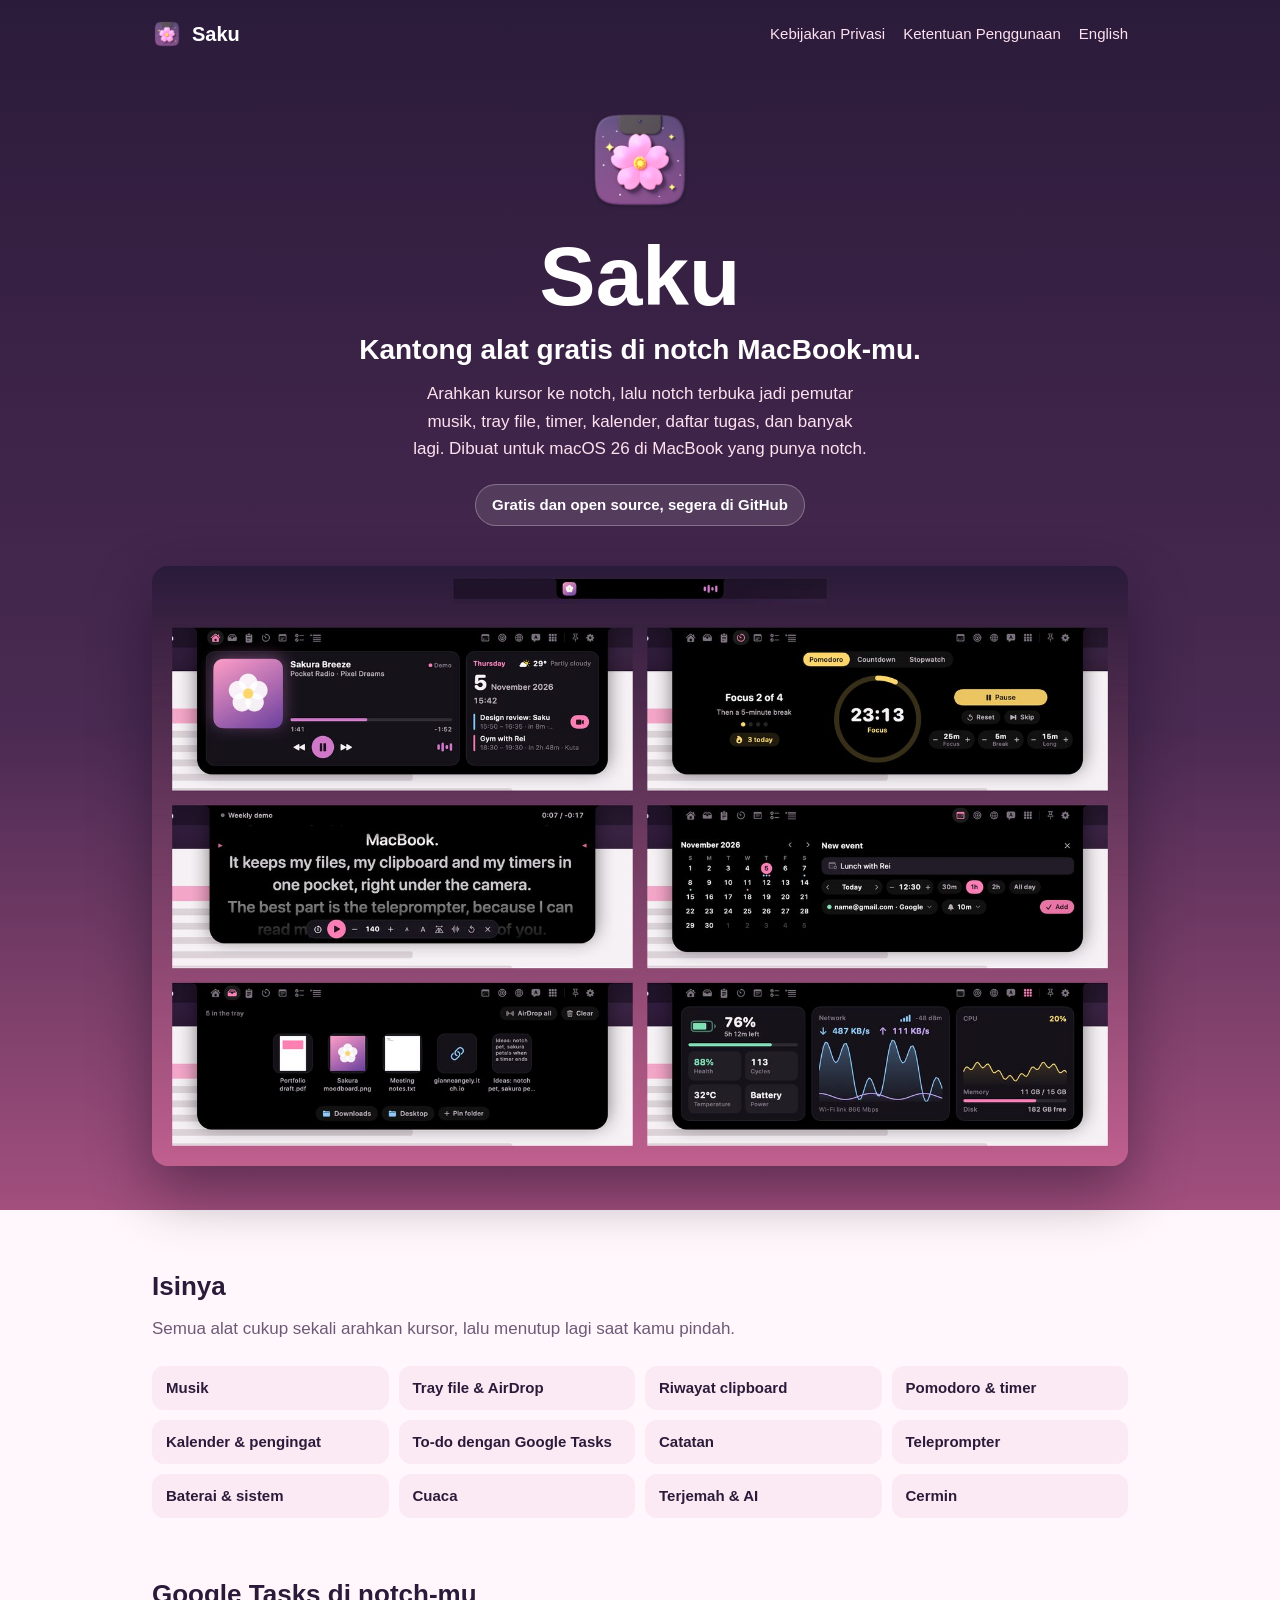
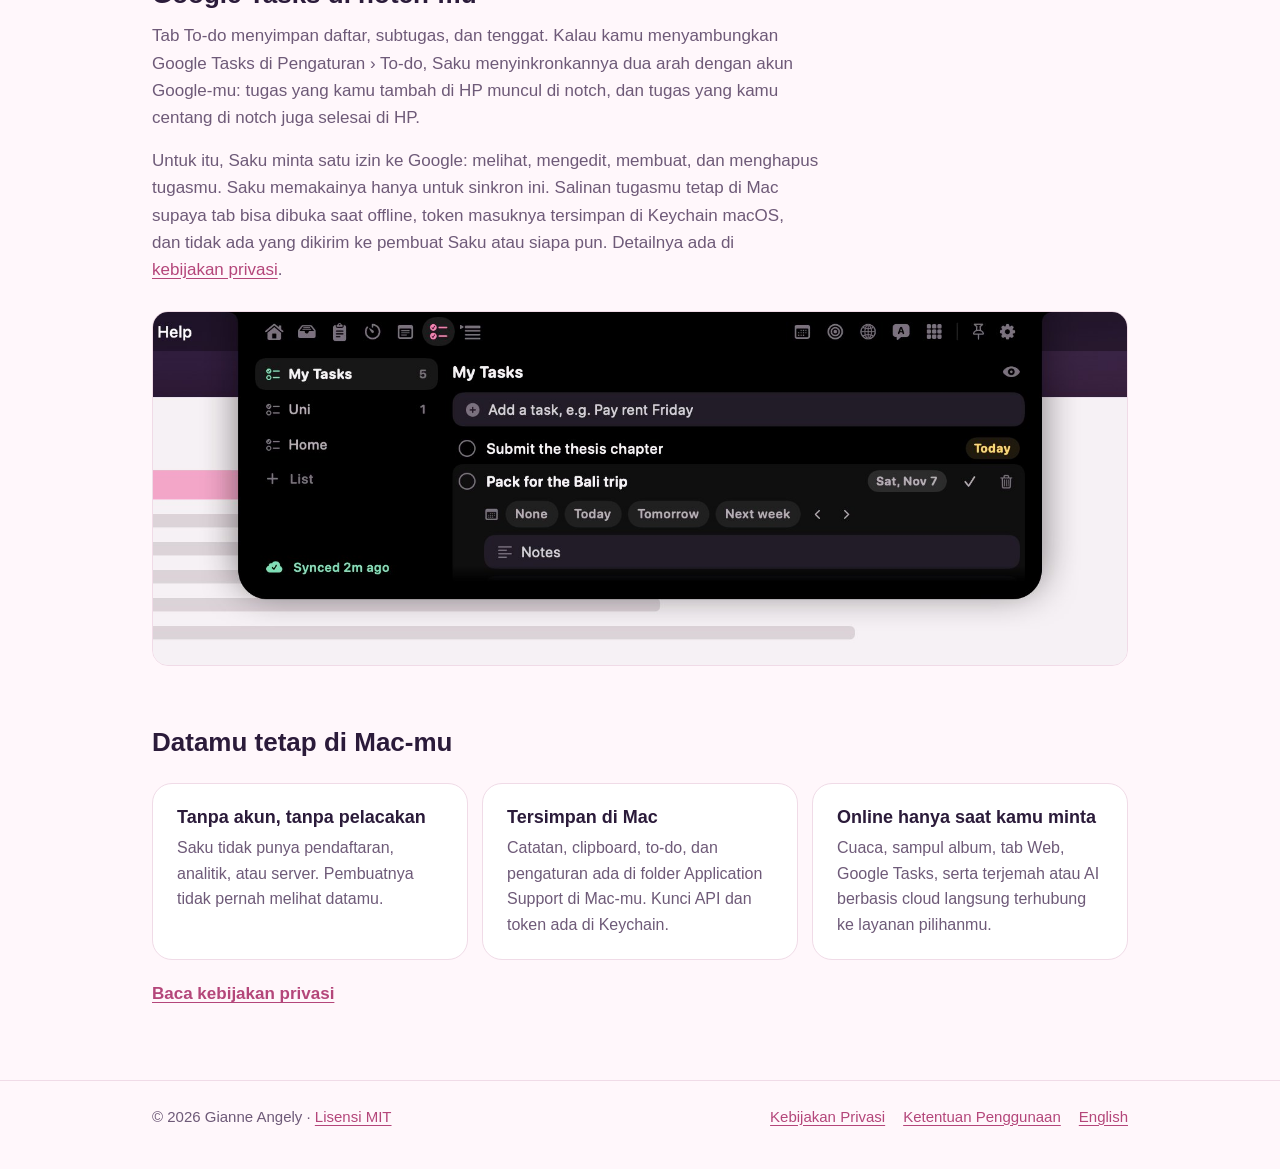
==== id/index.html @ e46efe93 "Add Saku home page, privacy policy and terms" ====
<!doctype html>
<html lang="id">
<head>
  <meta charset="utf-8">
  <meta name="viewport" content="width=device-width, initial-scale=1">
  <title>Saku: kantong alat gratis di notch MacBook-mu</title>
  <meta name="description" content="Saku mengubah notch MacBook jadi kantong alat: musik, tray file, clipboard, timer, kalender, to-do dengan Google Tasks, catatan, dan teleprompter. Gratis, tanpa akun, dan datamu tetap di Mac.">
  <meta name="color-scheme" content="light dark">
  <meta name="theme-color" content="#2b1b3a">
  <meta property="og:title" content="Saku">
  <meta property="og:description" content="Kantong alat gratis di notch MacBook-mu.">
  <link rel="icon" href="../assets/icon.png">
  <link rel="apple-touch-icon" href="../assets/icon.png">
  <link rel="stylesheet" href="../assets/style.css">
</head>
<body>
  <div class="band">
    <div class="wrap">
      <header class="top">
        <a class="brand" href="./"><img src="../assets/icon.png" alt="" width="30" height="30">Saku</a>
        <nav aria-label="Situs">
          <a href="privacy.html">Kebijakan Privasi</a>
          <a href="terms.html">Ketentuan Penggunaan</a>
          <a href="../" lang="en" hreflang="en">English</a>
        </nav>
      </header>
      <div class="hero">
        <img class="icon" src="../assets/icon.png" alt="Ikon aplikasi Saku: bunga sakura dari clay di bawah notch, dengan latar langit malam ungu" width="112" height="112">
        <h1>Saku</h1>
        <p class="tagline">Kantong alat gratis di notch MacBook-mu.</p>
        <p class="sub">Arahkan kursor ke notch, lalu notch terbuka jadi pemutar musik, tray file, timer, kalender, daftar tugas, dan banyak lagi. Dibuat untuk macOS 26 di MacBook yang punya notch.</p>
        <p class="pill">Gratis dan open source, segera di GitHub</p>
        <!-- Setelah repo saku publik, ganti pill di atas dengan:
        <p><a class="pill" href="https://github.com/GianneAngely/saku/releases/latest">Download Saku dari GitHub</a></p> -->
      </div>
      <div class="shot">
        <img src="../assets/notch.jpg" alt="Enam tampilan notch Saku yang terbuka: musik di samping kalender hari ini, timer Pomodoro, teleprompter, acara kalender baru, tray file, serta baterai dan sistem." width="1600" height="984">
      </div>
    </div>
  </div>

  <main class="wrap">
    <section aria-labelledby="isi">
      <h2 id="isi">Isinya</h2>
      <p class="lead">Semua alat cukup sekali arahkan kursor, lalu menutup lagi saat kamu pindah.</p>
      <ul class="chips">
        <li>Musik</li>
        <li>Tray file &amp; AirDrop</li>
        <li>Riwayat clipboard</li>
        <li>Pomodoro &amp; timer</li>
        <li>Kalender &amp; pengingat</li>
        <li>To-do dengan Google Tasks</li>
        <li>Catatan</li>
        <li>Teleprompter</li>
        <li>Baterai &amp; sistem</li>
        <li>Cuaca</li>
        <li>Terjemah &amp; AI</li>
        <li>Cermin</li>
      </ul>
    </section>

    <section aria-labelledby="tugas">
      <h2 id="tugas">Google Tasks di notch-mu</h2>
      <p class="lead">Tab To-do menyimpan daftar, subtugas, dan tenggat. Kalau kamu menyambungkan Google Tasks di Pengaturan › To-do, Saku menyinkronkannya dua arah dengan akun Google-mu: tugas yang kamu tambah di HP muncul di notch, dan tugas yang kamu centang di notch juga selesai di HP.</p>
      <p class="lead">Untuk itu, Saku minta satu izin ke Google: melihat, mengedit, membuat, dan menghapus tugasmu. Saku memakainya hanya untuk sinkron ini. Salinan tugasmu tetap di Mac supaya tab bisa dibuka saat offline, token masuknya tersimpan di Keychain macOS, dan tidak ada yang dikirim ke pembuat Saku atau siapa pun. Detailnya ada di <a href="privacy.html#google">kebijakan privasi</a>.</p>
      <div class="figure">
        <img src="../assets/todo.jpg" alt="Tab To-do di notch Saku: daftar tugas di kiri, tugas dengan tenggat di kanan, dan keterangan sudah sinkron dengan Google dua menit lalu." width="1600" height="580" loading="lazy">
      </div>
    </section>

    <section aria-labelledby="data">
      <h2 id="data">Datamu tetap di Mac-mu</h2>
      <div class="cards">
        <div class="card">
          <h3>Tanpa akun, tanpa pelacakan</h3>
          <p>Saku tidak punya pendaftaran, analitik, atau server. Pembuatnya tidak pernah melihat datamu.</p>
        </div>
        <div class="card">
          <h3>Tersimpan di Mac</h3>
          <p>Catatan, clipboard, to-do, dan pengaturan ada di folder Application Support di Mac-mu. Kunci API dan token ada di Keychain.</p>
        </div>
        <div class="card">
          <h3>Online hanya saat kamu minta</h3>
          <p>Cuaca, sampul album, tab Web, Google Tasks, serta terjemah atau AI berbasis cloud langsung terhubung ke layanan pilihanmu.</p>
        </div>
      </div>
      <p class="more"><a href="privacy.html">Baca kebijakan privasi</a></p>
    </section>
  </main>

  <footer>
    <div class="wrap">
      <p>© 2026 Gianne Angely · <a href="https://opensource.org/license/mit">Lisensi MIT</a></p>
      <nav aria-label="Kaki halaman">
        <a href="privacy.html">Kebijakan Privasi</a>
        <a href="terms.html">Ketentuan Penggunaan</a>
        <a href="../" lang="en" hreflang="en">English</a>
      </nav>
    </div>
  </footer>
</body>
</html>
---- assets/style.css ----
/* Saku site: a home page and two legal pages in English and Bahasa Indonesia. No scripts, no web fonts. */
:root {
  color-scheme: light dark;
  --bg: #fff7fb;
  --surface: #ffffff;
  --line: #f0dbe7;
  --text: #2b1b3a;
  --muted: #6e5a78;
  --accent: #b4467a;
  --chip: #fbeaf3;
  --night: #2b1b3a;
  --dusk: #4a2a52;
  --rose: #a24f7d;
  --on-night: #ffffff;
  --on-night-muted: #ffe0ef;
  --font: ui-rounded, "SF Pro Rounded", -apple-system, BlinkMacSystemFont, "Segoe UI", Roboto, "Helvetica Neue", Arial, sans-serif;
}

@media (prefers-color-scheme: dark) {
  :root {
    --bg: #1a1022;
    --surface: #24172f;
    --line: #3a2a47;
    --text: #f6eef8;
    --muted: #c8b6d2;
    --accent: #ff9bc8;
    --chip: #2e1f3b;
    --rose: #6a3560;
  }
}

* { box-sizing: border-box; }
html { -webkit-text-size-adjust: 100%; }
body { margin: 0; background: var(--bg); color: var(--text); font: 400 17px/1.6 var(--font); }
img { display: block; max-width: 100%; height: auto; }
a { color: var(--accent); text-underline-offset: 3px; }
a:hover { text-decoration-thickness: 2px; }
.wrap { max-width: 1040px; margin: 0 auto; padding: 0 16px; }
@media (min-width: 720px) { .wrap { padding: 0 32px; } }

/* Night band: the header, the hero and the legal page titles. */
.band { background: linear-gradient(180deg, var(--night) 0%, var(--dusk) 60%, var(--rose) 100%); color: var(--on-night); }
.top { display: flex; flex-wrap: wrap; align-items: center; justify-content: space-between; gap: 12px 24px; padding: 18px 0; }
.brand { display: inline-flex; align-items: center; gap: 10px; color: var(--on-night); font-size: 20px; font-weight: 800; text-decoration: none; }
.brand img { width: 30px; height: 30px; }
.top nav { display: flex; flex-wrap: wrap; gap: 6px 18px; font-size: 15px; }
.top nav a { color: var(--on-night-muted); text-decoration: none; }
.top nav a:hover, .top nav a[aria-current="page"] { color: var(--on-night); text-decoration: underline; }

.hero { padding: 36px 0 0; text-align: center; }
.hero .icon { width: 112px; height: 112px; margin: 0 auto 18px; }
.hero h1, .hero .tagline, h2 { text-wrap: balance; }
.hero h1 { margin: 0 0 14px; font-size: clamp(52px, 9vw, 84px); font-weight: 800; line-height: 1; letter-spacing: 0; }
.hero .tagline { margin: 0 0 12px; font-size: clamp(21px, 3.2vw, 28px); font-weight: 700; line-height: 1.3; }
.hero .sub { max-width: 600px; margin: 0 auto; color: var(--on-night-muted); text-wrap: balance; }
.pill { display: inline-block; margin: 22px 0 0; padding: 8px 16px; border: 1px solid rgba(255, 255, 255, .28); border-radius: 999px; background: rgba(255, 255, 255, .1); font-size: 15px; font-weight: 600; }
.shot { max-width: 980px; margin: 40px auto 0; padding-bottom: 44px; }
.shot img { border-radius: 16px; box-shadow: 0 24px 60px rgba(20, 8, 30, .45); }

/* Home sections. */
section { padding: 60px 0 0; }
h2 { margin: 0 0 12px; font-size: 26px; font-weight: 800; line-height: 1.25; letter-spacing: 0; }
.lead { max-width: 680px; margin: 0 0 16px; color: var(--muted); text-wrap: pretty; }
.chips { display: grid; grid-template-columns: repeat(2, 1fr); gap: 10px; margin: 24px 0 0; padding: 0; list-style: none; }
.chips li { padding: 10px 14px; border-radius: 12px; background: var(--chip); font-size: 15px; font-weight: 600; }
.figure { margin: 28px 0 0; }
.figure img { border: 1px solid var(--line); border-radius: 16px; }
.cards { display: grid; gap: 14px; margin: 24px 0 0; }
@media (min-width: 720px) { .chips { grid-template-columns: repeat(4, 1fr); } }
@media (min-width: 760px) { .cards { grid-template-columns: repeat(3, 1fr); } }
.card { padding: 22px 24px; border: 1px solid var(--line); border-radius: 20px; background: var(--surface); }
.card h3 { margin: 0 0 6px; font-size: 18px; line-height: 1.3; }
.card p { margin: 0; color: var(--muted); font-size: 16px; }
.more { margin: 20px 0 0; font-weight: 600; }

footer { margin-top: 72px; padding: 24px 0 40px; border-top: 1px solid var(--line); color: var(--muted); font-size: 15px; }
footer .wrap { display: flex; flex-wrap: wrap; justify-content: space-between; gap: 8px 24px; }
footer nav { display: flex; flex-wrap: wrap; gap: 8px 18px; }
footer p { margin: 0; }

/* Privacy policy and terms. */
.page-title { padding: 26px 0 38px; }
.page-title h1 { margin: 0 0 6px; font-size: clamp(34px, 6vw, 48px); font-weight: 800; line-height: 1.1; letter-spacing: 0; }
.page-title p { margin: 0; color: var(--on-night-muted); }
.legal { max-width: 720px; padding-top: 12px; }
.legal h2 { margin: 44px 0 10px; font-size: 22px; }
.legal h3 { margin: 26px 0 6px; font-size: 18px; }
.legal ul { padding-left: 22px; }
.legal li { margin: 6px 0; }
.legal p, .legal li { text-wrap: pretty; }
.legal code { padding: 2px 6px; border-radius: 6px; background: var(--chip); font: 14px/1.5 ui-monospace, SFMono-Regular, Menlo, monospace; overflow-wrap: anywhere; }
.summary { margin: 28px 0 0; padding: 20px 24px; border-radius: 20px; background: var(--chip); }
.summary p { margin: 0; }
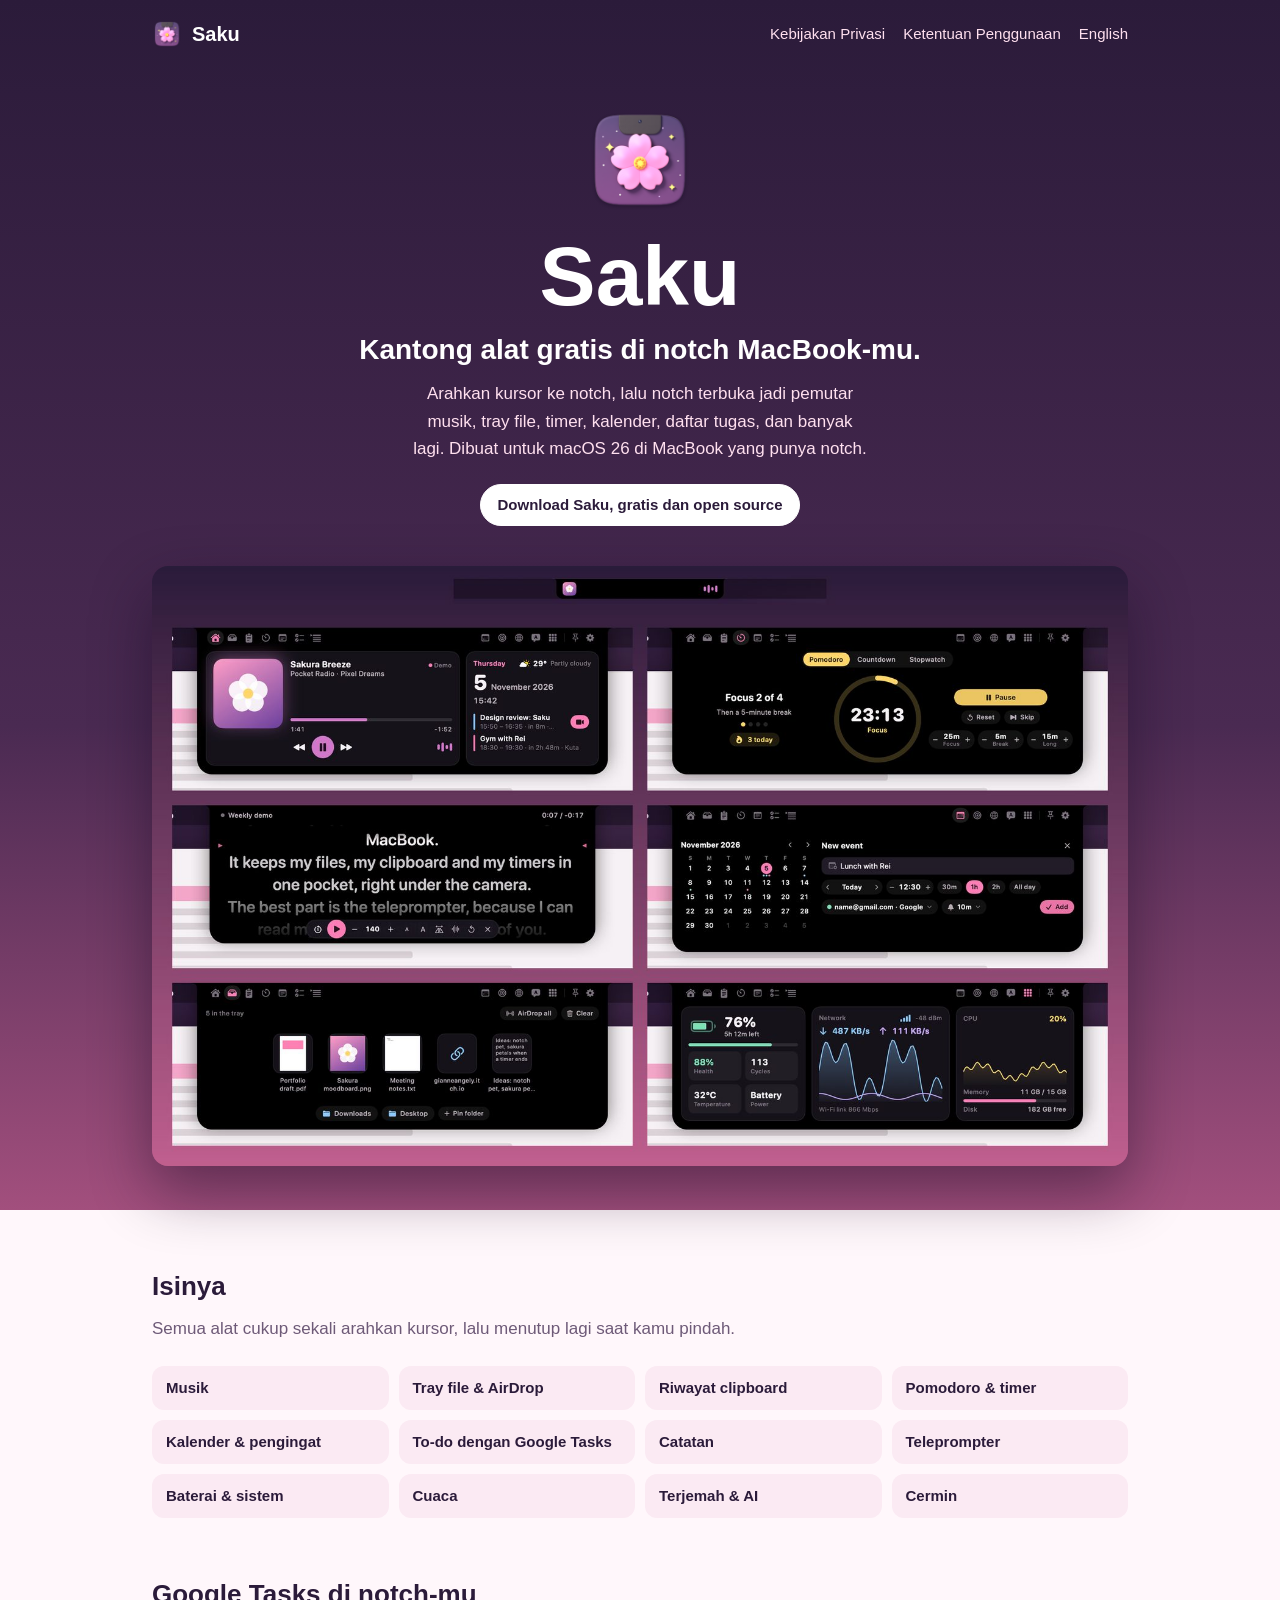
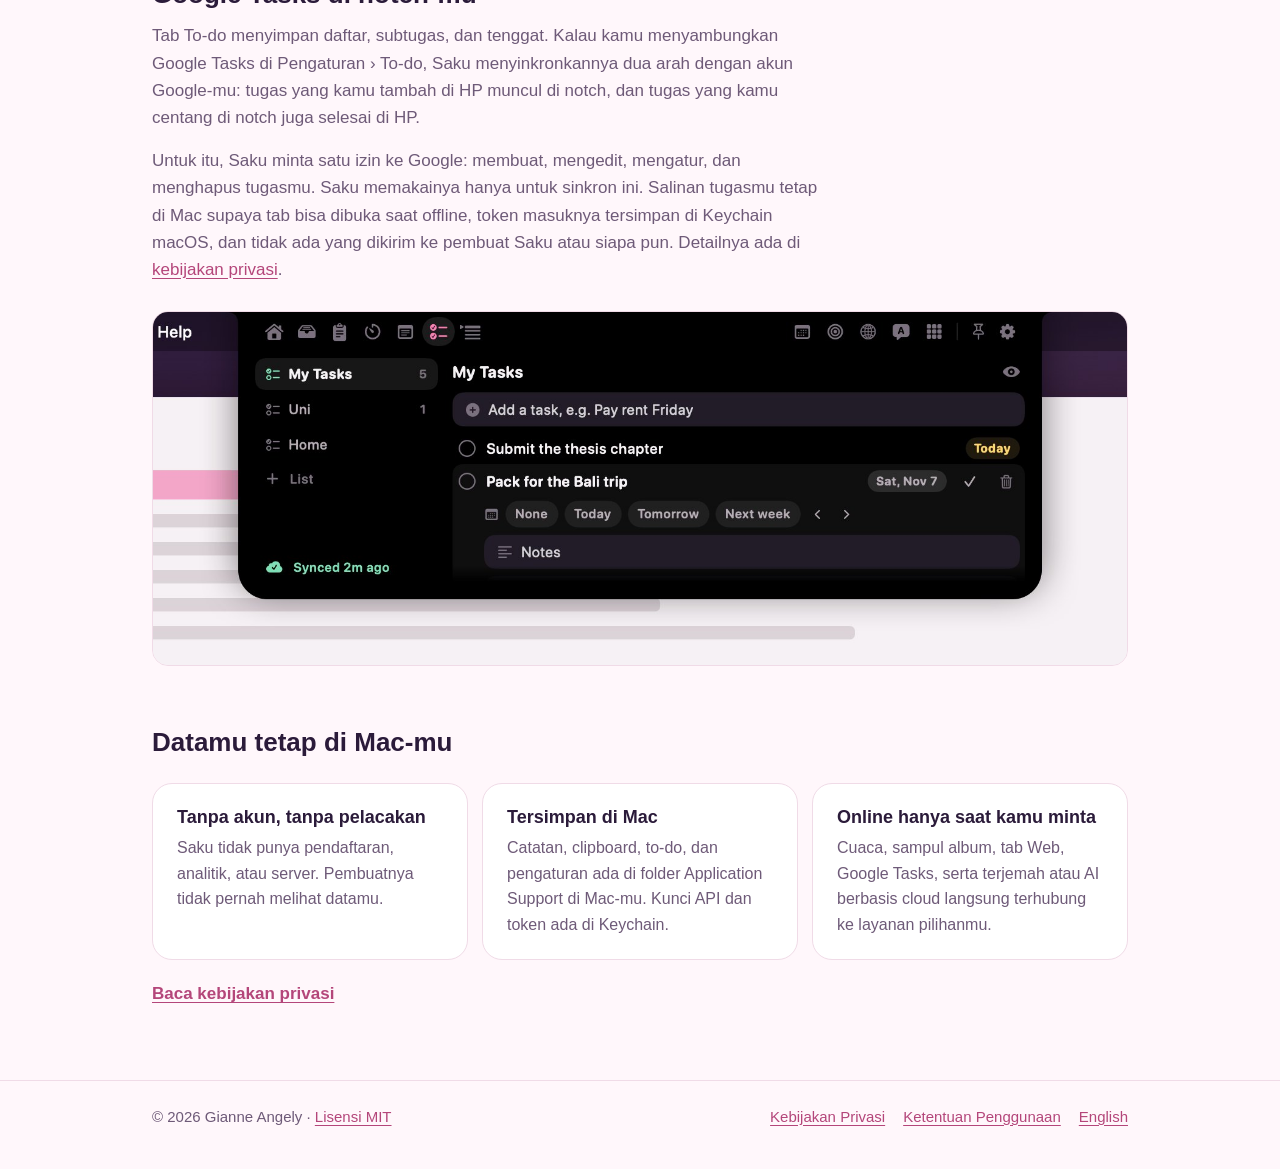
==== commit 92a3c3bd: "Link the Download button to the latest Saku release" ====
--- a/id/index.html
+++ b/id/index.html
@@ -29,9 +29,7 @@
         <h1>Saku</h1>
         <p class="tagline">Kantong alat gratis di notch MacBook-mu.</p>
         <p class="sub">Arahkan kursor ke notch, lalu notch terbuka jadi pemutar musik, tray file, timer, kalender, daftar tugas, dan banyak lagi. Dibuat untuk macOS 26 di MacBook yang punya notch.</p>
-        <p class="pill">Gratis dan open source, segera di GitHub</p>
-        <!-- Setelah repo saku publik, ganti pill di atas dengan:
-        <p><a class="pill" href="https://github.com/GianneAngely/saku/releases/latest">Download Saku dari GitHub</a></p> -->
+        <a class="pill" href="https://github.com/GianneAngely/saku/releases/latest">Download Saku, gratis dan open source</a>
       </div>
       <div class="shot">
         <img src="../assets/notch.jpg" alt="Enam tampilan notch Saku yang terbuka: musik di samping kalender hari ini, timer Pomodoro, teleprompter, acara kalender baru, tray file, serta baterai dan sistem." width="1600" height="984">
@@ -62,7 +60,7 @@
     <section aria-labelledby="tugas">
       <h2 id="tugas">Google Tasks di notch-mu</h2>
       <p class="lead">Tab To-do menyimpan daftar, subtugas, dan tenggat. Kalau kamu menyambungkan Google Tasks di Pengaturan › To-do, Saku menyinkronkannya dua arah dengan akun Google-mu: tugas yang kamu tambah di HP muncul di notch, dan tugas yang kamu centang di notch juga selesai di HP.</p>
-      <p class="lead">Untuk itu, Saku minta satu izin ke Google: melihat, mengedit, membuat, dan menghapus tugasmu. Saku memakainya hanya untuk sinkron ini. Salinan tugasmu tetap di Mac supaya tab bisa dibuka saat offline, token masuknya tersimpan di Keychain macOS, dan tidak ada yang dikirim ke pembuat Saku atau siapa pun. Detailnya ada di <a href="privacy.html#google">kebijakan privasi</a>.</p>
+      <p class="lead">Untuk itu, Saku minta satu izin ke Google: membuat, mengedit, mengatur, dan menghapus tugasmu. Saku memakainya hanya untuk sinkron ini. Salinan tugasmu tetap di Mac supaya tab bisa dibuka saat offline, token masuknya tersimpan di Keychain macOS, dan tidak ada yang dikirim ke pembuat Saku atau siapa pun. Detailnya ada di <a href="privacy.html#google">kebijakan privasi</a>.</p>
       <div class="figure">
         <img src="../assets/todo.jpg" alt="Tab To-do di notch Saku: daftar tugas di kiri, tugas dengan tenggat di kanan, dan keterangan sudah sinkron dengan Google dua menit lalu." width="1600" height="580" loading="lazy">
       </div>
--- a/assets/style.css
+++ b/assets/style.css
@@ -54,6 +54,8 @@
 .hero .tagline { margin: 0 0 12px; font-size: clamp(21px, 3.2vw, 28px); font-weight: 700; line-height: 1.3; }
 .hero .sub { max-width: 600px; margin: 0 auto; color: var(--on-night-muted); text-wrap: balance; }
 .pill { display: inline-block; margin: 22px 0 0; padding: 8px 16px; border: 1px solid rgba(255, 255, 255, .28); border-radius: 999px; background: rgba(255, 255, 255, .1); font-size: 15px; font-weight: 600; }
+a.pill { border-color: #ffffff; background: #ffffff; color: var(--night); text-decoration: none; }
+a.pill:hover { border-color: var(--on-night-muted); background: var(--on-night-muted); }
 .shot { max-width: 980px; margin: 40px auto 0; padding-bottom: 44px; }
 .shot img { border-radius: 16px; box-shadow: 0 24px 60px rgba(20, 8, 30, .45); }
 
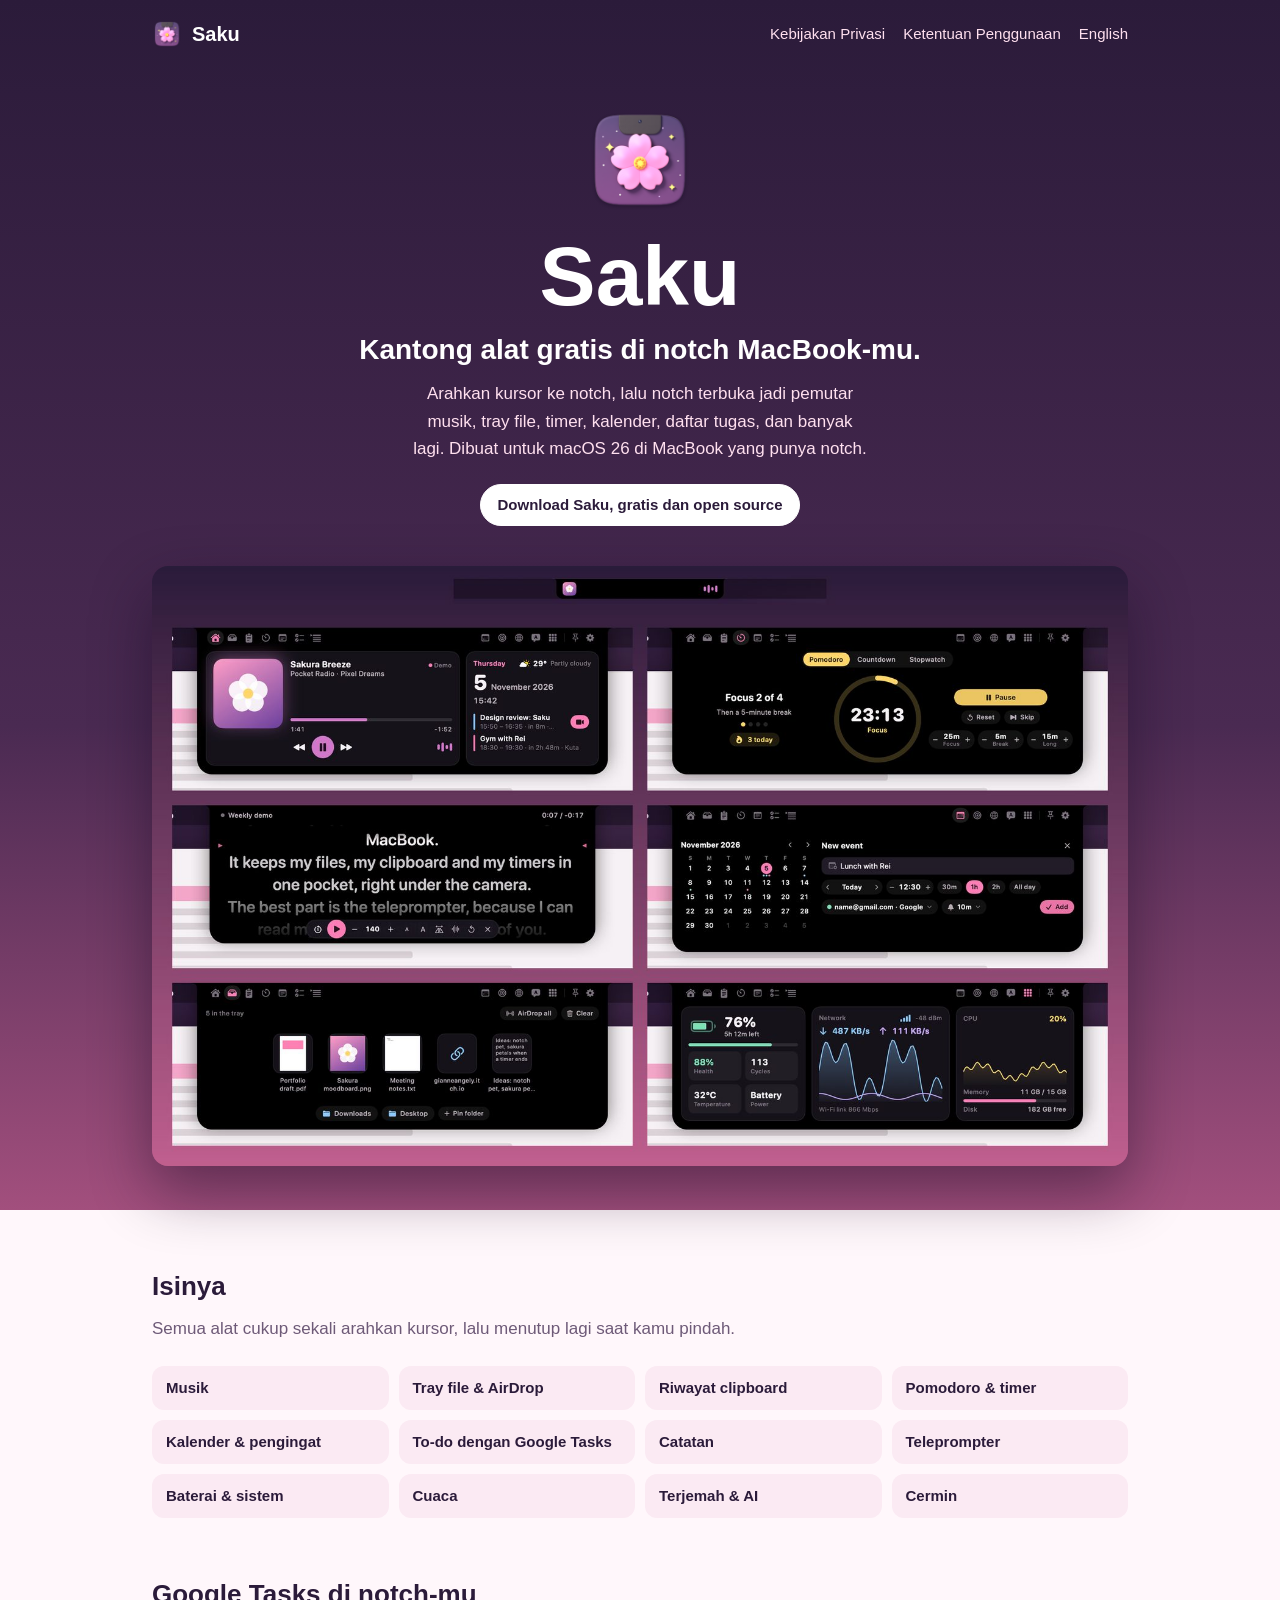
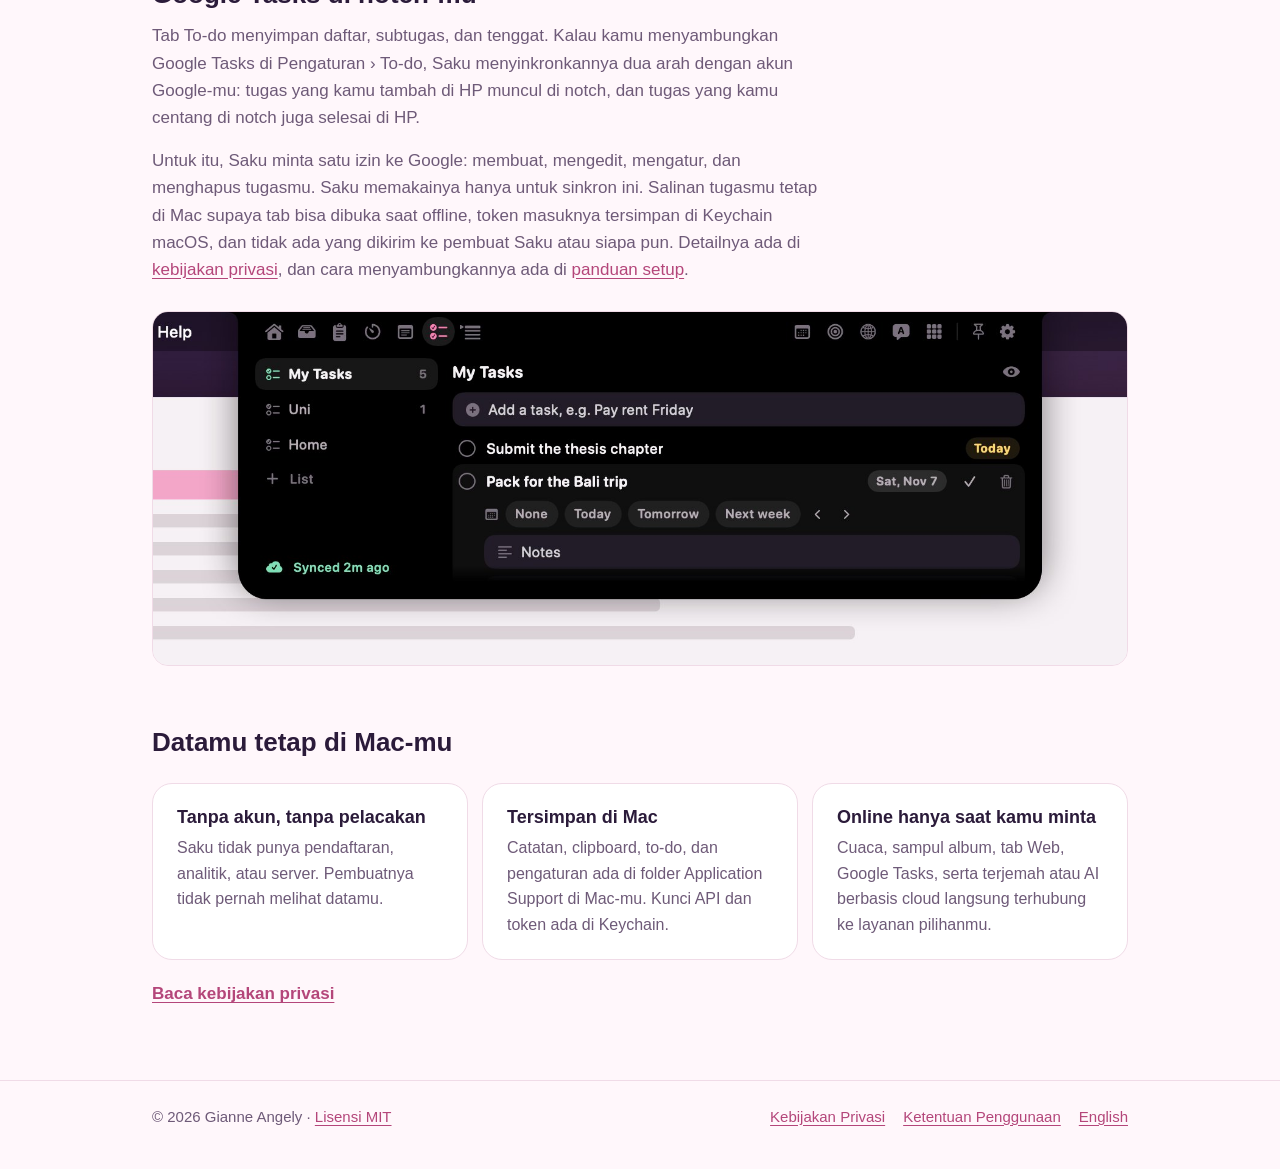
==== commit d19ea65a: "Link the Google Tasks setup guide" ====
--- a/id/index.html
+++ b/id/index.html
@@ -60,7 +60,7 @@
     <section aria-labelledby="tugas">
       <h2 id="tugas">Google Tasks di notch-mu</h2>
       <p class="lead">Tab To-do menyimpan daftar, subtugas, dan tenggat. Kalau kamu menyambungkan Google Tasks di Pengaturan › To-do, Saku menyinkronkannya dua arah dengan akun Google-mu: tugas yang kamu tambah di HP muncul di notch, dan tugas yang kamu centang di notch juga selesai di HP.</p>
-      <p class="lead">Untuk itu, Saku minta satu izin ke Google: membuat, mengedit, mengatur, dan menghapus tugasmu. Saku memakainya hanya untuk sinkron ini. Salinan tugasmu tetap di Mac supaya tab bisa dibuka saat offline, token masuknya tersimpan di Keychain macOS, dan tidak ada yang dikirim ke pembuat Saku atau siapa pun. Detailnya ada di <a href="privacy.html#google">kebijakan privasi</a>.</p>
+      <p class="lead">Untuk itu, Saku minta satu izin ke Google: membuat, mengedit, mengatur, dan menghapus tugasmu. Saku memakainya hanya untuk sinkron ini. Salinan tugasmu tetap di Mac supaya tab bisa dibuka saat offline, token masuknya tersimpan di Keychain macOS, dan tidak ada yang dikirim ke pembuat Saku atau siapa pun. Detailnya ada di <a href="privacy.html#google">kebijakan privasi</a>, dan cara menyambungkannya ada di <a href="https://github.com/GianneAngely/saku/blob/main/docs/google-tasks-setup.md">panduan setup</a>.</p>
       <div class="figure">
         <img src="../assets/todo.jpg" alt="Tab To-do di notch Saku: daftar tugas di kiri, tugas dengan tenggat di kanan, dan keterangan sudah sinkron dengan Google dua menit lalu." width="1600" height="580" loading="lazy">
       </div>
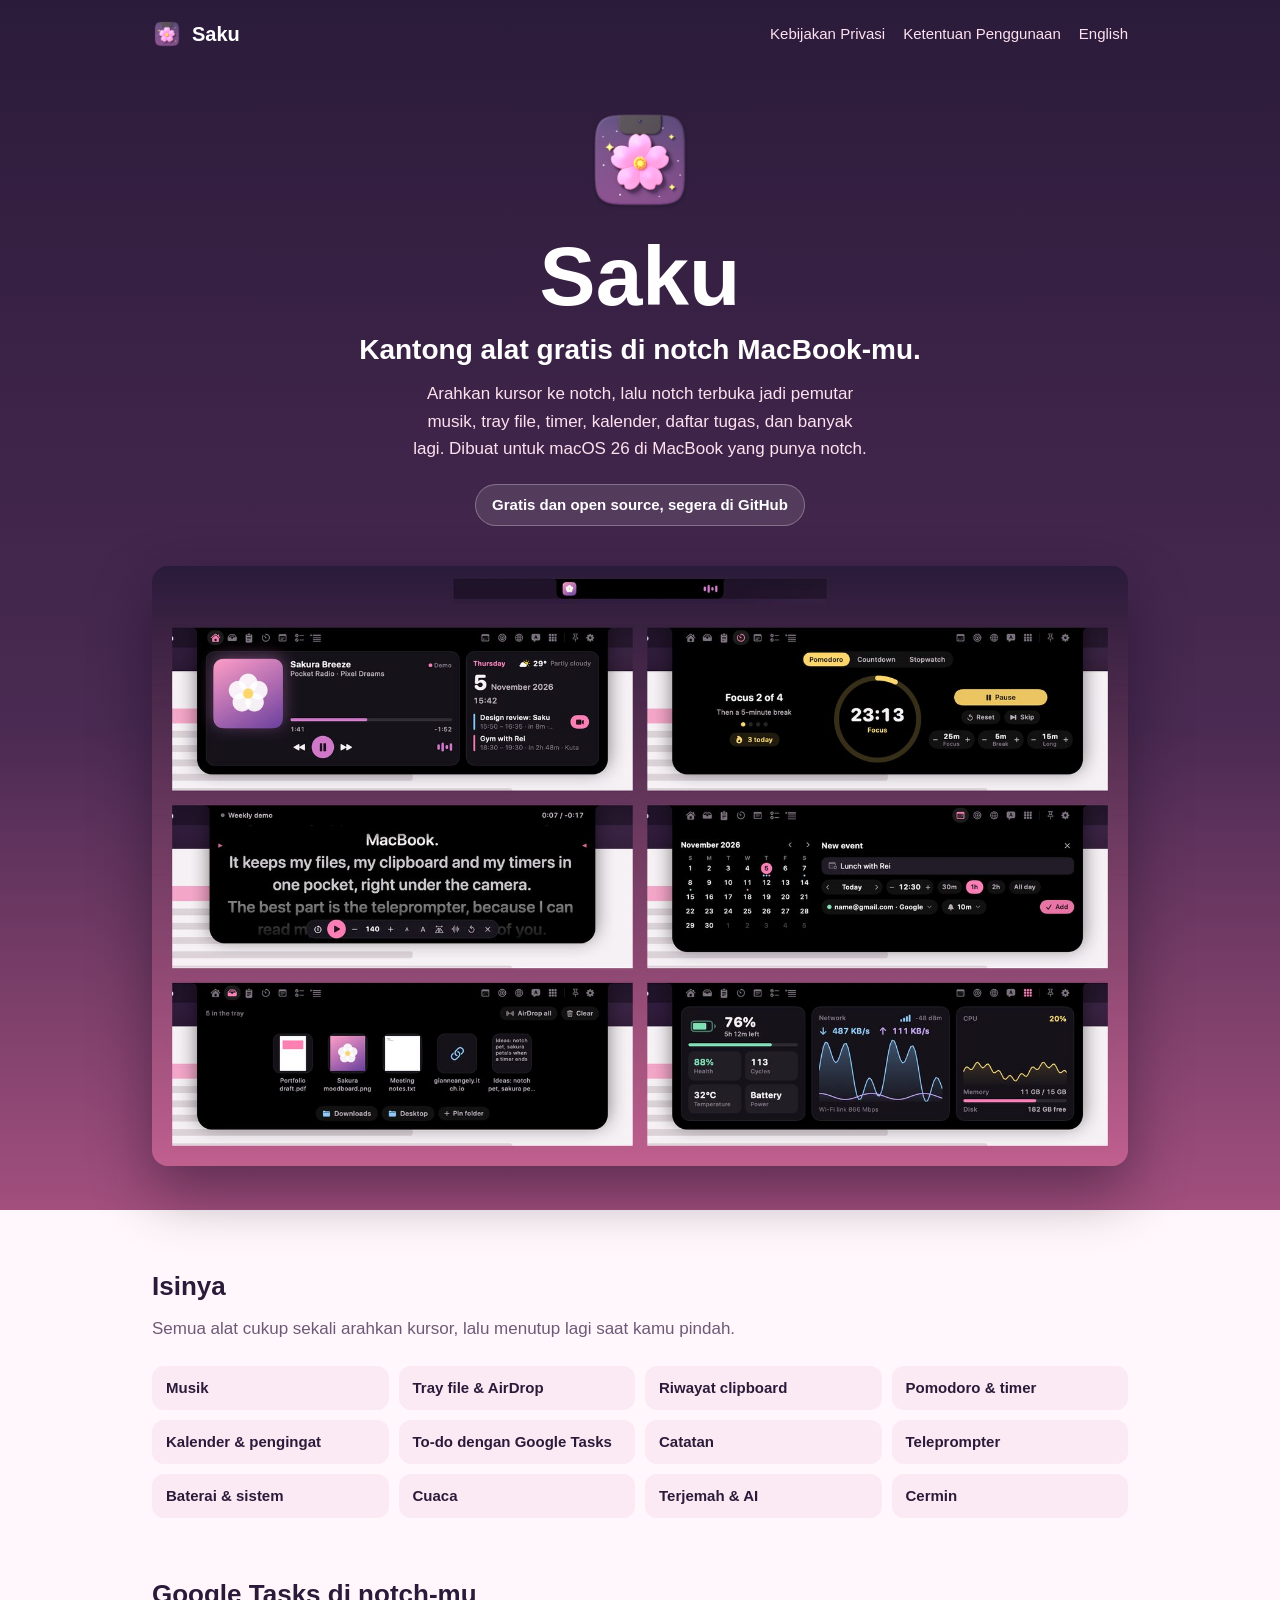
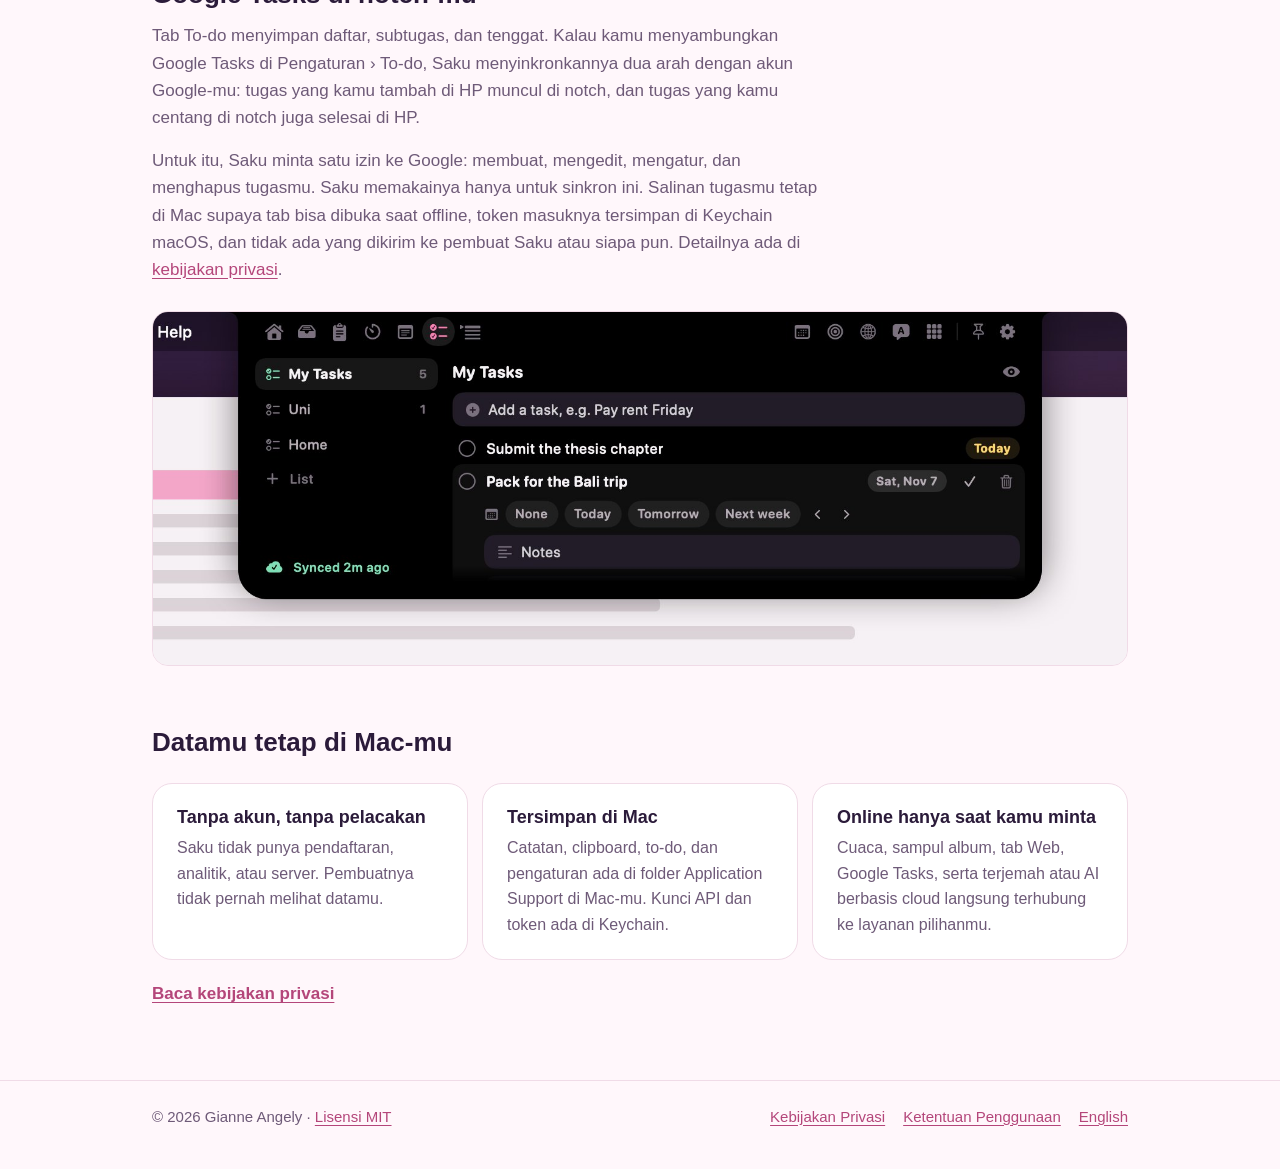
==== commit a9c63545: "Quote the Google Tasks permission the way Google words it" ====
--- a/id/index.html
+++ b/id/index.html
@@ -29,7 +29,9 @@
         <h1>Saku</h1>
         <p class="tagline">Kantong alat gratis di notch MacBook-mu.</p>
         <p class="sub">Arahkan kursor ke notch, lalu notch terbuka jadi pemutar musik, tray file, timer, kalender, daftar tugas, dan banyak lagi. Dibuat untuk macOS 26 di MacBook yang punya notch.</p>
-        <a class="pill" href="https://github.com/GianneAngely/saku/releases/latest">Download Saku, gratis dan open source</a>
+        <p class="pill">Gratis dan open source, segera di GitHub</p>
+        <!-- Setelah repo saku publik, ganti pill di atas dengan:
+        <p><a class="pill" href="https://github.com/GianneAngely/saku/releases/latest">Download Saku dari GitHub</a></p> -->
       </div>
       <div class="shot">
         <img src="../assets/notch.jpg" alt="Enam tampilan notch Saku yang terbuka: musik di samping kalender hari ini, timer Pomodoro, teleprompter, acara kalender baru, tray file, serta baterai dan sistem." width="1600" height="984">
@@ -60,7 +62,7 @@
     <section aria-labelledby="tugas">
       <h2 id="tugas">Google Tasks di notch-mu</h2>
       <p class="lead">Tab To-do menyimpan daftar, subtugas, dan tenggat. Kalau kamu menyambungkan Google Tasks di Pengaturan › To-do, Saku menyinkronkannya dua arah dengan akun Google-mu: tugas yang kamu tambah di HP muncul di notch, dan tugas yang kamu centang di notch juga selesai di HP.</p>
-      <p class="lead">Untuk itu, Saku minta satu izin ke Google: membuat, mengedit, mengatur, dan menghapus tugasmu. Saku memakainya hanya untuk sinkron ini. Salinan tugasmu tetap di Mac supaya tab bisa dibuka saat offline, token masuknya tersimpan di Keychain macOS, dan tidak ada yang dikirim ke pembuat Saku atau siapa pun. Detailnya ada di <a href="privacy.html#google">kebijakan privasi</a>, dan cara menyambungkannya ada di <a href="https://github.com/GianneAngely/saku/blob/main/docs/google-tasks-setup.md">panduan setup</a>.</p>
+      <p class="lead">Untuk itu, Saku minta satu izin ke Google: membuat, mengedit, mengatur, dan menghapus tugasmu. Saku memakainya hanya untuk sinkron ini. Salinan tugasmu tetap di Mac supaya tab bisa dibuka saat offline, token masuknya tersimpan di Keychain macOS, dan tidak ada yang dikirim ke pembuat Saku atau siapa pun. Detailnya ada di <a href="privacy.html#google">kebijakan privasi</a>.</p>
       <div class="figure">
         <img src="../assets/todo.jpg" alt="Tab To-do di notch Saku: daftar tugas di kiri, tugas dengan tenggat di kanan, dan keterangan sudah sinkron dengan Google dua menit lalu." width="1600" height="580" loading="lazy">
       </div>
